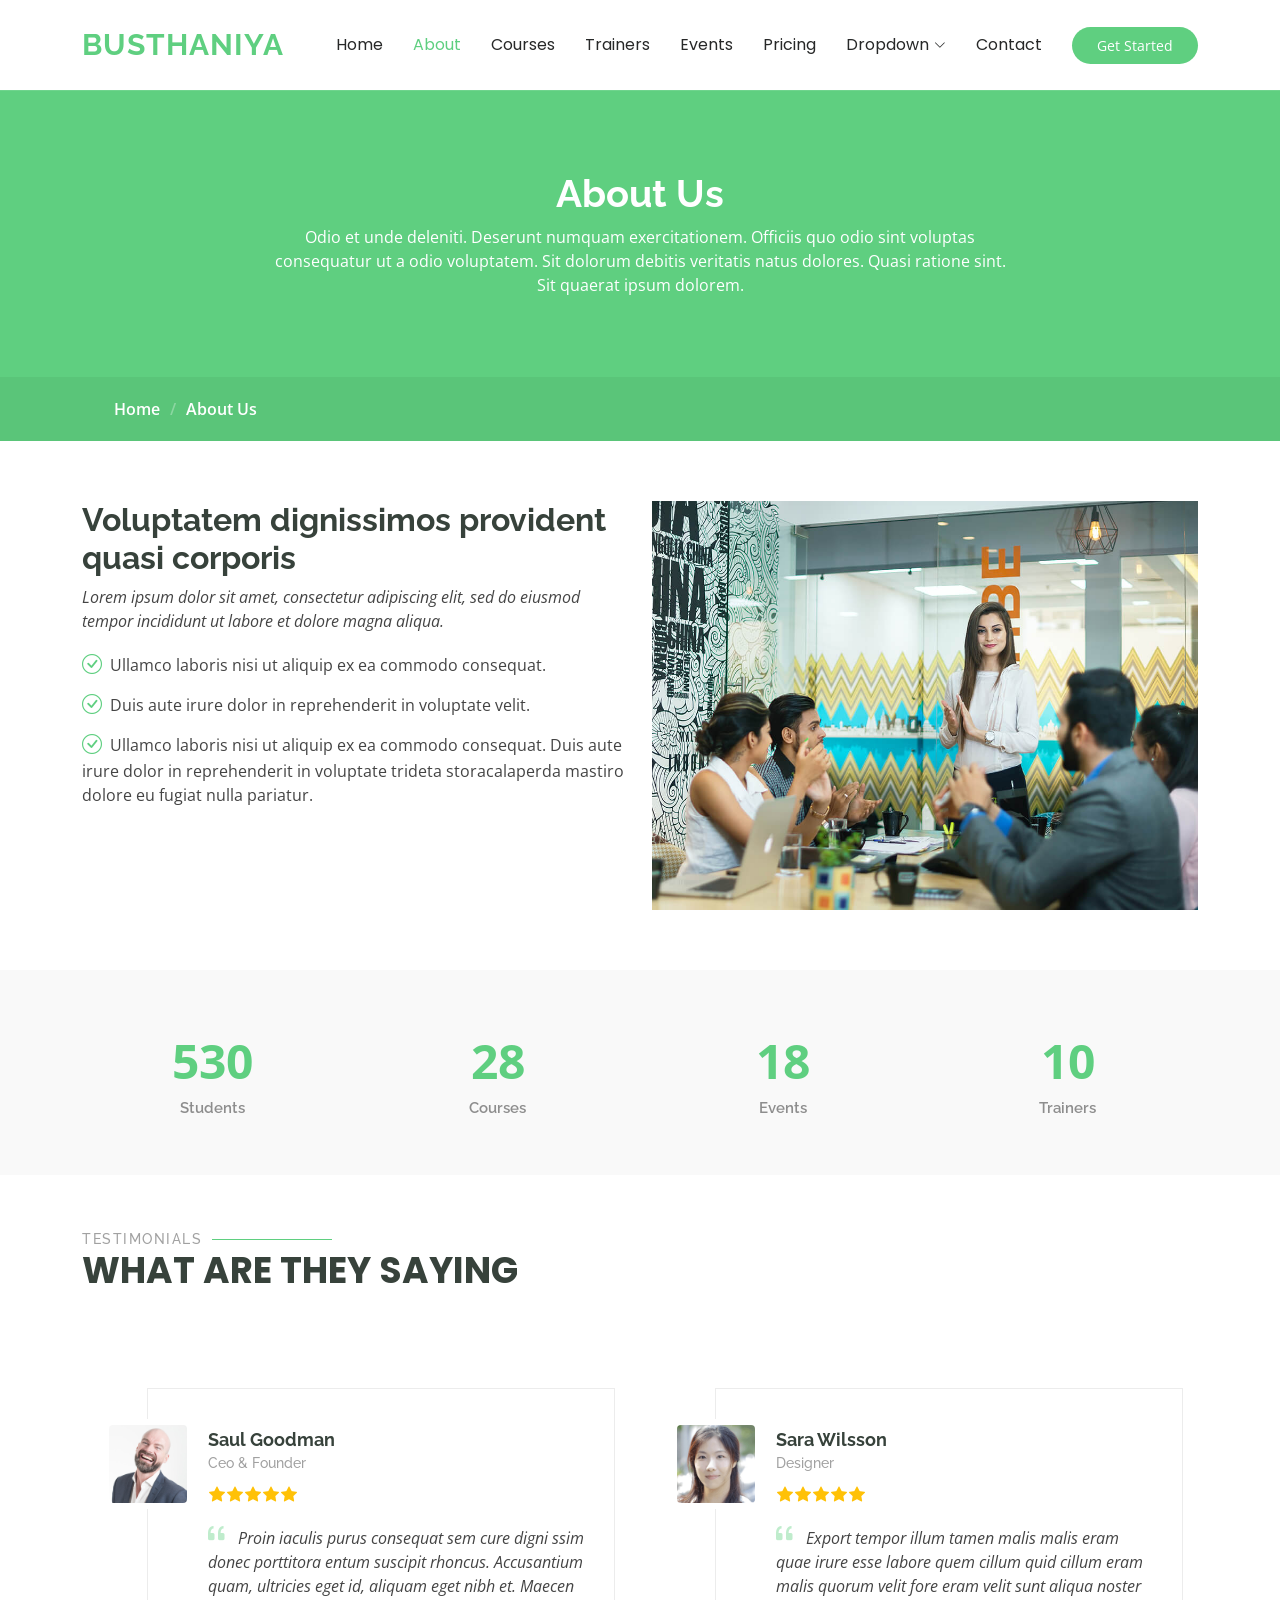
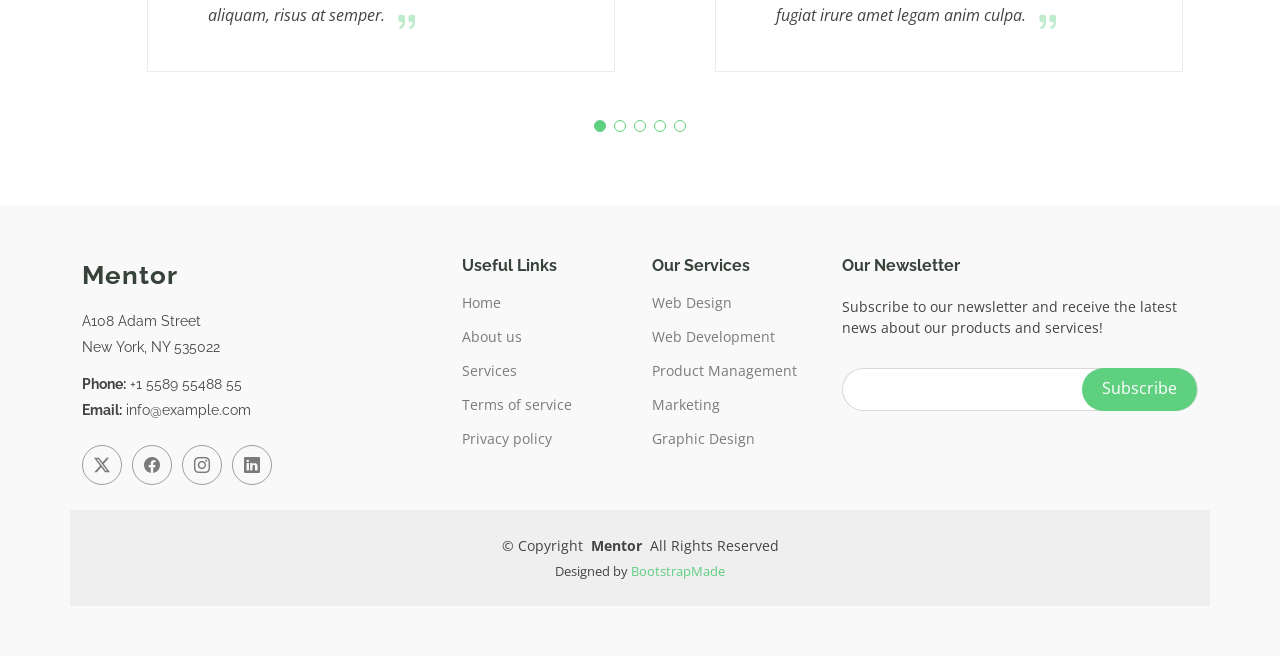
==== about.html @ 68e5d0b2 "Initial commit" ====
<!DOCTYPE html>
<html lang="en">

<head>
  <meta charset="utf-8">
  <meta content="width=device-width, initial-scale=1.0" name="viewport">
  <title>Busthaniya Women's College</title>
  <meta name="description" content="">
  <meta name="keywords" content="">

  <!-- Favicons -->
  <link href="assets/images/Logo_Busthaniya.png" rel="icon">
  <link href="assets/images/Logo_Busthaniya.png" rel="apple-touch-icon">

  <!-- Fonts -->
  <link href="https://fonts.googleapis.com" rel="preconnect">
  <link href="https://fonts.gstatic.com" rel="preconnect" crossorigin>
  <link href="https://fonts.googleapis.com/css2?family=Open+Sans:ital,wght@0,300;0,400;0,500;0,600;0,700;0,800;1,300;1,400;1,500;1,600;1,700;1,800&family=Poppins:ital,wght@0,100;0,200;0,300;0,400;0,500;0,600;0,700;0,800;0,900;1,100;1,200;1,300;1,400;1,500;1,600;1,700;1,800;1,900&family=Raleway:ital,wght@0,100;0,200;0,300;0,400;0,500;0,600;0,700;0,800;0,900;1,100;1,200;1,300;1,400;1,500;1,600;1,700;1,800;1,900&display=swap" rel="stylesheet">

  <!-- Vendor CSS Files -->
  <link href="assets/vendor/bootstrap/css/bootstrap.min.css" rel="stylesheet">
  <link href="assets/vendor/bootstrap-icons/bootstrap-icons.css" rel="stylesheet">
  <link href="assets/vendor/aos/aos.css" rel="stylesheet">
  <link href="assets/vendor/glightbox/css/glightbox.min.css" rel="stylesheet">
  <link href="assets/vendor/swiper/swiper-bundle.min.css" rel="stylesheet">

  <!-- Main CSS File -->
  <link href="assets/css/main.css" rel="stylesheet">

  <!-- =======================================================
  * Template Name: Mentor
  * Template URL: https://bootstrapmade.com/mentor-free-education-bootstrap-theme/
  * Updated: Aug 07 2024 with Bootstrap v5.3.3
  * Author: BootstrapMade.com
  * License: https://bootstrapmade.com/license/
  ======================================================== -->
</head>

<body class="about-page">

  <header id="header" class="header d-flex align-items-center sticky-top">
    <div class="container-fluid container-xl position-relative d-flex align-items-center">

      <a href="index.html" class="logo d-flex align-items-center me-auto">
        <!-- Uncomment the line below if you also wish to use an image logo -->
        <!-- <img src="assets/img/logo.png" alt=""> -->
        <h1 class="sitename">Busthaniya</h1>
      </a>

      <nav id="navmenu" class="navmenu">
        <ul>
          <li><a href="index.html">Home<br></a></li>
          <li><a href="about.html" class="active">About</a></li>
          <li><a href="courses.html">Courses</a></li>
          <li><a href="trainers.html">Trainers</a></li>
          <li><a href="events.html">Events</a></li>
          <li><a href="pricing.html">Pricing</a></li>
          <li class="dropdown"><a href="#"><span>Dropdown</span> <i class="bi bi-chevron-down toggle-dropdown"></i></a>
            <ul>
              <li><a href="#">Dropdown 1</a></li>
              <li class="dropdown"><a href="#"><span>Deep Dropdown</span> <i class="bi bi-chevron-down toggle-dropdown"></i></a>
                <ul>
                  <li><a href="#">Deep Dropdown 1</a></li>
                  <li><a href="#">Deep Dropdown 2</a></li>
                  <li><a href="#">Deep Dropdown 3</a></li>
                  <li><a href="#">Deep Dropdown 4</a></li>
                  <li><a href="#">Deep Dropdown 5</a></li>
                </ul>
              </li>
              <li><a href="#">Dropdown 2</a></li>
              <li><a href="#">Dropdown 3</a></li>
              <li><a href="#">Dropdown 4</a></li>
            </ul>
          </li>
          <li><a href="contact.html">Contact</a></li>
        </ul>
        <i class="mobile-nav-toggle d-xl-none bi bi-list"></i>
      </nav>

      <a class="btn-getstarted" href="courses.html">Get Started</a>

    </div>
  </header>

  <main class="main">

    <!-- Page Title -->
    <div class="page-title" data-aos="fade">
      <div class="heading">
        <div class="container">
          <div class="row d-flex justify-content-center text-center">
            <div class="col-lg-8">
              <h1>About Us<br></h1>
              <p class="mb-0">Odio et unde deleniti. Deserunt numquam exercitationem. Officiis quo odio sint voluptas consequatur ut a odio voluptatem. Sit dolorum debitis veritatis natus dolores. Quasi ratione sint. Sit quaerat ipsum dolorem.</p>
            </div>
          </div>
        </div>
      </div>
      <nav class="breadcrumbs">
        <div class="container">
          <ol>
            <li><a href="index.html">Home</a></li>
            <li class="current">About Us<br></li>
          </ol>
        </div>
      </nav>
    </div><!-- End Page Title -->

    <!-- About Us Section -->
    <section id="about-us" class="section about-us">

      <div class="container">

        <div class="row gy-4">

          <div class="col-lg-6 order-1 order-lg-2" data-aos="fade-up" data-aos-delay="100">
            <img src="assets/img/about-2.jpg" class="img-fluid" alt="">
          </div>

          <div class="col-lg-6 order-2 order-lg-1 content" data-aos="fade-up" data-aos-delay="200">
            <h3>Voluptatem dignissimos provident quasi corporis</h3>
            <p class="fst-italic">
              Lorem ipsum dolor sit amet, consectetur adipiscing elit, sed do eiusmod tempor incididunt ut labore et dolore
              magna aliqua.
            </p>
            <ul>
              <li><i class="bi bi-check-circle"></i> <span>Ullamco laboris nisi ut aliquip ex ea commodo consequat.</span></li>
              <li><i class="bi bi-check-circle"></i> <span>Duis aute irure dolor in reprehenderit in voluptate velit.</span></li>
              <li><i class="bi bi-check-circle"></i> <span>Ullamco laboris nisi ut aliquip ex ea commodo consequat. Duis aute irure dolor in reprehenderit in voluptate trideta storacalaperda mastiro dolore eu fugiat nulla pariatur.</span></li>
            </ul>
          </div>

        </div>

      </div>

    </section><!-- /About Us Section -->

    <!-- Counts Section -->
    <section id="counts" class="section counts light-background">

      <div class="container" data-aos="fade-up" data-aos-delay="100">

        <div class="row gy-4">

          <div class="col-lg-3 col-md-6">
            <div class="stats-item text-center w-100 h-100">
              <span data-purecounter-start="0" data-purecounter-end="1232" data-purecounter-duration="1" class="purecounter"></span>
              <p>Students</p>
            </div>
          </div><!-- End Stats Item -->

          <div class="col-lg-3 col-md-6">
            <div class="stats-item text-center w-100 h-100">
              <span data-purecounter-start="0" data-purecounter-end="64" data-purecounter-duration="1" class="purecounter"></span>
              <p>Courses</p>
            </div>
          </div><!-- End Stats Item -->

          <div class="col-lg-3 col-md-6">
            <div class="stats-item text-center w-100 h-100">
              <span data-purecounter-start="0" data-purecounter-end="42" data-purecounter-duration="1" class="purecounter"></span>
              <p>Events</p>
            </div>
          </div><!-- End Stats Item -->

          <div class="col-lg-3 col-md-6">
            <div class="stats-item text-center w-100 h-100">
              <span data-purecounter-start="0" data-purecounter-end="24" data-purecounter-duration="1" class="purecounter"></span>
              <p>Trainers</p>
            </div>
          </div><!-- End Stats Item -->

        </div>

      </div>

    </section><!-- /Counts Section -->

    <!-- Testimonials Section -->
    <section id="testimonials" class="testimonials section">

      <!-- Section Title -->
      <div class="container section-title" data-aos="fade-up">
        <h2>Testimonials</h2>
        <p>What are they saying</p>
      </div><!-- End Section Title -->

      <div class="container" data-aos="fade-up" data-aos-delay="100">

        <div class="swiper init-swiper">
          <script type="application/json" class="swiper-config">
            {
              "loop": true,
              "speed": 600,
              "autoplay": {
                "delay": 5000
              },
              "slidesPerView": "auto",
              "pagination": {
                "el": ".swiper-pagination",
                "type": "bullets",
                "clickable": true
              },
              "breakpoints": {
                "320": {
                  "slidesPerView": 1,
                  "spaceBetween": 40
                },
                "1200": {
                  "slidesPerView": 2,
                  "spaceBetween": 20
                }
              }
            }
          </script>
          <div class="swiper-wrapper">

            <div class="swiper-slide">
              <div class="testimonial-wrap">
                <div class="testimonial-item">
                  <img src="assets/img/testimonials/testimonials-1.jpg" class="testimonial-img" alt="">
                  <h3>Saul Goodman</h3>
                  <h4>Ceo &amp; Founder</h4>
                  <div class="stars">
                    <i class="bi bi-star-fill"></i><i class="bi bi-star-fill"></i><i class="bi bi-star-fill"></i><i class="bi bi-star-fill"></i><i class="bi bi-star-fill"></i>
                  </div>
                  <p>
                    <i class="bi bi-quote quote-icon-left"></i>
                    <span>Proin iaculis purus consequat sem cure digni ssim donec porttitora entum suscipit rhoncus. Accusantium quam, ultricies eget id, aliquam eget nibh et. Maecen aliquam, risus at semper.</span>
                    <i class="bi bi-quote quote-icon-right"></i>
                  </p>
                </div>
              </div>
            </div><!-- End testimonial item -->

            <div class="swiper-slide">
              <div class="testimonial-wrap">
                <div class="testimonial-item">
                  <img src="assets/img/testimonials/testimonials-2.jpg" class="testimonial-img" alt="">
                  <h3>Sara Wilsson</h3>
                  <h4>Designer</h4>
                  <div class="stars">
                    <i class="bi bi-star-fill"></i><i class="bi bi-star-fill"></i><i class="bi bi-star-fill"></i><i class="bi bi-star-fill"></i><i class="bi bi-star-fill"></i>
                  </div>
                  <p>
                    <i class="bi bi-quote quote-icon-left"></i>
                    <span>Export tempor illum tamen malis malis eram quae irure esse labore quem cillum quid cillum eram malis quorum velit fore eram velit sunt aliqua noster fugiat irure amet legam anim culpa.</span>
                    <i class="bi bi-quote quote-icon-right"></i>
                  </p>
                </div>
              </div>
            </div><!-- End testimonial item -->

            <div class="swiper-slide">
              <div class="testimonial-wrap">
                <div class="testimonial-item">
                  <img src="assets/img/testimonials/testimonials-3.jpg" class="testimonial-img" alt="">
                  <h3>Jena Karlis</h3>
                  <h4>Store Owner</h4>
                  <div class="stars">
                    <i class="bi bi-star-fill"></i><i class="bi bi-star-fill"></i><i class="bi bi-star-fill"></i><i class="bi bi-star-fill"></i><i class="bi bi-star-fill"></i>
                  </div>
                  <p>
                    <i class="bi bi-quote quote-icon-left"></i>
                    <span>Enim nisi quem export duis labore cillum quae magna enim sint quorum nulla quem veniam duis minim tempor labore quem eram duis noster aute amet eram fore quis sint minim.</span>
                    <i class="bi bi-quote quote-icon-right"></i>
                  </p>
                </div>
              </div>
            </div><!-- End testimonial item -->

            <div class="swiper-slide">
              <div class="testimonial-wrap">
                <div class="testimonial-item">
                  <img src="assets/img/testimonials/testimonials-4.jpg" class="testimonial-img" alt="">
                  <h3>Matt Brandon</h3>
                  <h4>Freelancer</h4>
                  <div class="stars">
                    <i class="bi bi-star-fill"></i><i class="bi bi-star-fill"></i><i class="bi bi-star-fill"></i><i class="bi bi-star-fill"></i><i class="bi bi-star-fill"></i>
                  </div>
                  <p>
                    <i class="bi bi-quote quote-icon-left"></i>
                    <span>Fugiat enim eram quae cillum dolore dolor amet nulla culpa multos export minim fugiat minim velit minim dolor enim duis veniam ipsum anim magna sunt elit fore quem dolore labore illum veniam.</span>
                    <i class="bi bi-quote quote-icon-right"></i>
                  </p>
                </div>
              </div>
            </div><!-- End testimonial item -->

            <div class="swiper-slide">
              <div class="testimonial-wrap">
                <div class="testimonial-item">
                  <img src="assets/img/testimonials/testimonials-5.jpg" class="testimonial-img" alt="">
                  <h3>John Larson</h3>
                  <h4>Entrepreneur</h4>
                  <div class="stars">
                    <i class="bi bi-star-fill"></i><i class="bi bi-star-fill"></i><i class="bi bi-star-fill"></i><i class="bi bi-star-fill"></i><i class="bi bi-star-fill"></i>
                  </div>
                  <p>
                    <i class="bi bi-quote quote-icon-left"></i>
                    <span>Quis quorum aliqua sint quem legam fore sunt eram irure aliqua veniam tempor noster veniam enim culpa labore duis sunt culpa nulla illum cillum fugiat legam esse veniam culpa fore nisi cillum quid.</span>
                    <i class="bi bi-quote quote-icon-right"></i>
                  </p>
                </div>
              </div>
            </div><!-- End testimonial item -->

          </div>
          <div class="swiper-pagination"></div>
        </div>

      </div>

    </section><!-- /Testimonials Section -->

  </main>

  <footer id="footer" class="footer position-relative light-background">

    <div class="container footer-top">
      <div class="row gy-4">
        <div class="col-lg-4 col-md-6 footer-about">
          <a href="index.html" class="logo d-flex align-items-center">
            <span class="sitename">Mentor</span>
          </a>
          <div class="footer-contact pt-3">
            <p>A108 Adam Street</p>
            <p>New York, NY 535022</p>
            <p class="mt-3"><strong>Phone:</strong> <span>+1 5589 55488 55</span></p>
            <p><strong>Email:</strong> <span>info@example.com</span></p>
          </div>
          <div class="social-links d-flex mt-4">
            <a href=""><i class="bi bi-twitter-x"></i></a>
            <a href=""><i class="bi bi-facebook"></i></a>
            <a href=""><i class="bi bi-instagram"></i></a>
            <a href=""><i class="bi bi-linkedin"></i></a>
          </div>
        </div>

        <div class="col-lg-2 col-md-3 footer-links">
          <h4>Useful Links</h4>
          <ul>
            <li><a href="#">Home</a></li>
            <li><a href="#">About us</a></li>
            <li><a href="#">Services</a></li>
            <li><a href="#">Terms of service</a></li>
            <li><a href="#">Privacy policy</a></li>
          </ul>
        </div>

        <div class="col-lg-2 col-md-3 footer-links">
          <h4>Our Services</h4>
          <ul>
            <li><a href="#">Web Design</a></li>
            <li><a href="#">Web Development</a></li>
            <li><a href="#">Product Management</a></li>
            <li><a href="#">Marketing</a></li>
            <li><a href="#">Graphic Design</a></li>
          </ul>
        </div>

        <div class="col-lg-4 col-md-12 footer-newsletter">
          <h4>Our Newsletter</h4>
          <p>Subscribe to our newsletter and receive the latest news about our products and services!</p>
          <form action="forms/newsletter.php" method="post" class="php-email-form">
            <div class="newsletter-form"><input type="email" name="email"><input type="submit" value="Subscribe"></div>
            <div class="loading">Loading</div>
            <div class="error-message"></div>
            <div class="sent-message">Your subscription request has been sent. Thank you!</div>
          </form>
        </div>

      </div>
    </div>

    <div class="container copyright text-center mt-4">
      <p>© <span>Copyright</span> <strong class="px-1 sitename">Mentor</strong> <span>All Rights Reserved</span></p>
      <div class="credits">
        <!-- All the links in the footer should remain intact. -->
        <!-- You can delete the links only if you've purchased the pro version. -->
        <!-- Licensing information: https://bootstrapmade.com/license/ -->
        <!-- Purchase the pro version with working PHP/AJAX contact form: [buy-url] -->
        Designed by <a href="https://bootstrapmade.com/">BootstrapMade</a>
      </div>
    </div>

  </footer>

  <!-- Whatsapp Button -->
  <a href=" https://wa.me/+919447754413" id="whatsapp-btn" class="whatsapp-btn d-flex align-items-center justify-content-center"><i class="bi bi-whatsapp"></i></a>

  <!-- Preloader -->
  <div id="preloader"></div>

  <!-- Vendor JS Files -->
  <script src="assets/vendor/bootstrap/js/bootstrap.bundle.min.js"></script>
  <script src="assets/vendor/php-email-form/validate.js"></script>
  <script src="assets/vendor/aos/aos.js"></script>
  <script src="assets/vendor/glightbox/js/glightbox.min.js"></script>
  <script src="assets/vendor/purecounter/purecounter_vanilla.js"></script>
  <script src="assets/vendor/swiper/swiper-bundle.min.js"></script>

  <!-- Main JS File -->
  <script src="assets/js/main.js"></script>

</body>

</html>
---- assets/css/main.css ----
/**
* Template Name: Mentor
* Template URL: https://bootstrapmade.com/mentor-free-education-bootstrap-theme/
* Updated: Aug 07 2024 with Bootstrap v5.3.3
* Author: BootstrapMade.com
* License: https://bootstrapmade.com/license/
*/

/*--------------------------------------------------------------
# Font & Color Variables
# Help: https://bootstrapmade.com/color-system/
--------------------------------------------------------------*/
/* Fonts */
:root {
  --default-font: "Open Sans",  system-ui, -apple-system, "Segoe UI", Roboto, "Helvetica Neue", Arial, "Noto Sans", "Liberation Sans", sans-serif, "Apple Color Emoji", "Segoe UI Emoji", "Segoe UI Symbol", "Noto Color Emoji";
  --heading-font: "Raleway",  sans-serif;
  --nav-font: "Poppins",  sans-serif;
}

/* Global Colors - The following color variables are used throughout the website. Updating them here will change the color scheme of the entire website */
:root { 
  --background-color: #ffffff; /* Background color for the entire website, including individual sections */
  --default-color: #444444; /* Default color used for the majority of the text content across the entire website */
  --heading-color: #37423b; /* Color for headings, subheadings and title throughout the website */
  --accent-color: #5fcf80; /* Accent color that represents your brand on the website. It's used for buttons, links, and other elements that need to stand out */
  --surface-color: #ffffff; /* The surface color is used as a background of boxed elements within sections, such as cards, icon boxes, or other elements that require a visual separation from the global background. */
  --contrast-color: #ffffff; /* Contrast color for text, ensuring readability against backgrounds of accent, heading, or default colors. */
}

/* Nav Menu Colors - The following color variables are used specifically for the navigation menu. They are separate from the global colors to allow for more customization options */
:root {
  --nav-color: #272828;  /* The default color of the main navmenu links */
  --nav-hover-color: #5fcf80; /* Applied to main navmenu links when they are hovered over or active */
  --nav-mobile-background-color: #ffffff; /* Used as the background color for mobile navigation menu */
  --nav-dropdown-background-color: #ffffff; /* Used as the background color for dropdown items that appear when hovering over primary navigation items */
  --nav-dropdown-color: #272828; /* Used for navigation links of the dropdown items in the navigation menu. */
  --nav-dropdown-hover-color: #5fcf80; /* Similar to --nav-hover-color, this color is applied to dropdown navigation links when they are hovered over. */
}

/* Color Presets - These classes override global colors when applied to any section or element, providing reuse of the sam color scheme. */

.light-background {
  --background-color: #f9f9f9;
  --surface-color: #ffffff;
}

.dark-background {
  --background-color: #060606;
  --default-color: #ffffff;
  --heading-color: #ffffff;
  --surface-color: #252525;
  --contrast-color: #ffffff;
}

/* Smooth scroll */
:root {
  scroll-behavior: smooth;
}

/*--------------------------------------------------------------
# General Styling & Shared Classes
--------------------------------------------------------------*/
body {
  color: var(--default-color);
  background-color: var(--background-color);
  font-family: var(--default-font);
}

a {
  color: var(--accent-color);
  text-decoration: none;
  transition: 0.3s;
}

a:hover {
  color: color-mix(in srgb, var(--accent-color), transparent 25%);
  text-decoration: none;
}

h1,
h2,
h3,
h4,
h5,
h6 {
  color: var(--heading-color);
  font-family: var(--heading-font);
}

/* PHP Email Form Messages
------------------------------*/
.php-email-form .error-message {
  display: none;
  background: #df1529;
  color: #ffffff;
  text-align: left;
  padding: 15px;
  margin-bottom: 24px;
  font-weight: 600;
}

.php-email-form .sent-message {
  display: none;
  color: #ffffff;
  background: #059652;
  text-align: center;
  padding: 15px;
  margin-bottom: 24px;
  font-weight: 600;
}

.php-email-form .loading {
  display: none;
  background: var(--surface-color);
  text-align: center;
  padding: 15px;
  margin-bottom: 24px;
}

.php-email-form .loading:before {
  content: "";
  display: inline-block;
  border-radius: 50%;
  width: 24px;
  height: 24px;
  margin: 0 10px -6px 0;
  border: 3px solid var(--accent-color);
  border-top-color: var(--surface-color);
  animation: php-email-form-loading 1s linear infinite;
}

@keyframes php-email-form-loading {
  0% {
    transform: rotate(0deg);
  }

  100% {
    transform: rotate(360deg);
  }
}

/* Pulsating Play Button
------------------------------*/
.pulsating-play-btn {
  width: 94px;
  height: 94px;
  background: radial-gradient(var(--accent-color) 50%, color-mix(in srgb, var(--accent-color), transparent 75%) 52%);
  border-radius: 50%;
  display: block;
  position: relative;
  overflow: hidden;
}

.pulsating-play-btn:before {
  content: "";
  position: absolute;
  width: 120px;
  height: 120px;
  animation-delay: 0s;
  animation: pulsate-play-btn 2s;
  animation-direction: forwards;
  animation-iteration-count: infinite;
  animation-timing-function: steps;
  opacity: 1;
  border-radius: 50%;
  border: 5px solid color-mix(in srgb, var(--accent-color), transparent 30%);
  top: -15%;
  left: -15%;
  background: rgba(198, 16, 0, 0);
}

.pulsating-play-btn:after {
  content: "";
  position: absolute;
  left: 50%;
  top: 50%;
  transform: translateX(-40%) translateY(-50%);
  width: 0;
  height: 0;
  border-top: 10px solid transparent;
  border-bottom: 10px solid transparent;
  border-left: 15px solid #fff;
  z-index: 100;
  transition: all 400ms cubic-bezier(0.55, 0.055, 0.675, 0.19);
}

.pulsating-play-btn:hover:before {
  content: "";
  position: absolute;
  left: 50%;
  top: 50%;
  transform: translateX(-40%) translateY(-50%);
  width: 0;
  height: 0;
  border: none;
  border-top: 10px solid transparent;
  border-bottom: 10px solid transparent;
  border-left: 15px solid #fff;
  z-index: 200;
  animation: none;
  border-radius: 0;
}

.pulsating-play-btn:hover:after {
  border-left: 15px solid var(--accent-color);
  transform: scale(20);
}

@keyframes pulsate-play-btn {
  0% {
    transform: scale(0.6, 0.6);
    opacity: 1;
  }

  100% {
    transform: scale(1, 1);
    opacity: 0;
  }
}

/*--------------------------------------------------------------
# Global Header
--------------------------------------------------------------*/
.header {
  color: var(--default-color);
  background-color: var(--background-color);
  padding: 15px 0;
  transition: all 0.5s;
  z-index: 997;
}

.header .logo {
  line-height: 1;
}

.header .logo img {
  max-height: 36px;
  margin-right: 8px;
}

.header .logo h1 {
  font-weight: 700;
  font-size: 30px;
  margin: 0;
  letter-spacing: 1px;
  text-transform: uppercase;
  color: var(--accent-color);
}

.header .btn-getstarted,
.header .btn-getstarted:focus {
  color: var(--contrast-color);
  background: var(--accent-color);
  font-size: 14px;
  padding: 8px 25px;
  margin: 0 0 0 30px;
  border-radius: 50px;
  transition: 0.3s;
}

.header .btn-getstarted:hover,
.header .btn-getstarted:focus:hover {
  color: var(--contrast-color);
  background: color-mix(in srgb, var(--accent-color), transparent 15%);
}

@media (max-width: 1200px) {
  .header .logo {
    order: 1;
  }

  .header .btn-getstarted {
    order: 2;
    margin: 0 15px 0 0;
    padding: 6px 15px;
  }

  .header .navmenu {
    order: 3;
  }
}

.scrolled .header {
  box-shadow: 0px 0 18px rgba(0, 0, 0, 0.1);
}

/*--------------------------------------------------------------
# Navigation Menu
--------------------------------------------------------------*/
/* Navmenu - Desktop */
@media (min-width: 1200px) {
  .navmenu {
    padding: 0;
  }

  .navmenu ul {
    margin: 0;
    padding: 0;
    display: flex;
    list-style: none;
    align-items: center;
  }

  .navmenu li {
    position: relative;
  }

  .navmenu a,
  .navmenu a:focus {
    color: var(--nav-color);
    padding: 18px 15px;
    font-size: 16px;
    font-family: var(--nav-font);
    font-weight: 400;
    display: flex;
    align-items: center;
    justify-content: space-between;
    white-space: nowrap;
    transition: 0.3s;
  }

  .navmenu a i,
  .navmenu a:focus i {
    font-size: 12px;
    line-height: 0;
    margin-left: 5px;
    transition: 0.3s;
  }

  .navmenu li:last-child a {
    padding-right: 0;
  }

  .navmenu li:hover>a,
  .navmenu .active,
  .navmenu .active:focus {
    color: var(--nav-hover-color);
  }

  .navmenu .dropdown ul {
    margin: 0;
    padding: 10px 0;
    background: var(--nav-dropdown-background-color);
    display: block;
    position: absolute;
    visibility: hidden;
    left: 14px;
    top: 130%;
    opacity: 0;
    transition: 0.3s;
    border-radius: 4px;
    z-index: 99;
    box-shadow: 0px 0px 30px rgba(0, 0, 0, 0.1);
  }

  .navmenu .dropdown ul li {
    min-width: 200px;
  }

  .navmenu .dropdown ul a {
    padding: 10px 20px;
    font-size: 15px;
    text-transform: none;
    color: var(--nav-dropdown-color);
  }

  .navmenu .dropdown ul a i {
    font-size: 12px;
  }

  .navmenu .dropdown ul a:hover,
  .navmenu .dropdown ul .active:hover,
  .navmenu .dropdown ul li:hover>a {
    color: var(--nav-dropdown-hover-color);
  }

  .navmenu .dropdown:hover>ul {
    opacity: 1;
    top: 100%;
    visibility: visible;
  }

  .navmenu .dropdown .dropdown ul {
    top: 0;
    left: -90%;
    visibility: hidden;
  }

  .navmenu .dropdown .dropdown:hover>ul {
    opacity: 1;
    top: 0;
    left: -100%;
    visibility: visible;
  }
}

/* Navmenu - Mobile */
@media (max-width: 1199px) {
  .mobile-nav-toggle {
    color: var(--nav-color);
    font-size: 28px;
    line-height: 0;
    margin-right: 10px;
    cursor: pointer;
    transition: color 0.3s;
  }

  .navmenu {
    padding: 0;
    z-index: 9997;
  }

  .navmenu ul {
    display: none;
    list-style: none;
    position: absolute;
    inset: 60px 20px 20px 20px;
    padding: 10px 0;
    margin: 0;
    border-radius: 6px;
    background-color: var(--nav-mobile-background-color);
    border: 1px solid color-mix(in srgb, var(--default-color), transparent 90%);
    box-shadow: none;
    overflow-y: auto;
    transition: 0.3s;
    z-index: 9998;
  }

  .navmenu a,
  .navmenu a:focus {
    color: var(--nav-dropdown-color);
    padding: 10px 20px;
    font-family: var(--nav-font);
    font-size: 17px;
    font-weight: 500;
    display: flex;
    align-items: center;
    justify-content: space-between;
    white-space: nowrap;
    transition: 0.3s;
  }

  .navmenu a i,
  .navmenu a:focus i {
    font-size: 12px;
    line-height: 0;
    margin-left: 5px;
    width: 30px;
    height: 30px;
    display: flex;
    align-items: center;
    justify-content: center;
    border-radius: 50%;
    transition: 0.3s;
    background-color: color-mix(in srgb, var(--accent-color), transparent 90%);
  }

  .navmenu a i:hover,
  .navmenu a:focus i:hover {
    background-color: var(--accent-color);
    color: var(--contrast-color);
  }

  .navmenu a:hover,
  .navmenu .active,
  .navmenu .active:focus {
    color: var(--nav-dropdown-hover-color);
  }

  .navmenu .active i,
  .navmenu .active:focus i {
    background-color: var(--accent-color);
    color: var(--contrast-color);
    transform: rotate(180deg);
  }

  .navmenu .dropdown ul {
    position: static;
    display: none;
    z-index: 99;
    padding: 10px 0;
    margin: 10px 20px;
    background-color: var(--nav-dropdown-background-color);
    transition: all 0.5s ease-in-out;
  }

  .navmenu .dropdown ul ul {
    background-color: rgba(33, 37, 41, 0.1);
  }

  .navmenu .dropdown>.dropdown-active {
    display: block;
    background-color: rgba(33, 37, 41, 0.03);
  }

  .mobile-nav-active {
    overflow: hidden;
  }

  .mobile-nav-active .mobile-nav-toggle {
    color: #fff;
    position: absolute;
    font-size: 32px;
    top: 15px;
    right: 15px;
    margin-right: 0;
    z-index: 9999;
  }

  .mobile-nav-active .navmenu {
    position: fixed;
    overflow: hidden;
    inset: 0;
    background: rgba(33, 37, 41, 0.8);
    transition: 0.3s;
  }

  .mobile-nav-active .navmenu>ul {
    display: block;
  }
}

/*--------------------------------------------------------------
# Global Footer
--------------------------------------------------------------*/
.footer {
  color: var(--default-color);
  background-color: var(--background-color);
  font-size: 14px;
  padding-bottom: 50px;
  position: relative;
}

.footer .footer-top {
  padding-top: 50px;
}

.footer .footer-about .logo {
  margin-bottom: 0;
}

.footer .footer-about .logo img {
  max-height: 40px;
  margin-right: 6px;
}

.footer .footer-about .logo span {
  font-size: 26px;
  font-weight: 700;
  letter-spacing: 1px;
  font-family: var(--heading-font);
  color: var(--heading-color);
}

.footer .footer-about p {
  font-size: 14px;
  font-family: var(--heading-font);
}

.footer .social-links a {
  display: flex;
  align-items: center;
  justify-content: center;
  width: 40px;
  height: 40px;
  border-radius: 50%;
  border: 1px solid color-mix(in srgb, var(--default-color), transparent 50%);
  font-size: 16px;
  color: color-mix(in srgb, var(--default-color), transparent 30%);
  margin-right: 10px;
  transition: 0.3s;
}

.footer .social-links a:hover {
  color: var(--accent-color);
  border-color: var(--accent-color);
}

.footer h4 {
  font-size: 16px;
  font-weight: bold;
  position: relative;
  padding-bottom: 12px;
}

.footer .footer-links {
  margin-bottom: 30px;
}

.footer .footer-links ul {
  list-style: none;
  padding: 0;
  margin: 0;
}

.footer .footer-links ul i {
  padding-right: 2px;
  font-size: 12px;
  line-height: 0;
}

.footer .footer-links ul li {
  padding: 10px 0;
  display: flex;
  align-items: center;
}

.footer .footer-links ul li:first-child {
  padding-top: 0;
}

.footer .footer-links ul a {
  color: color-mix(in srgb, var(--default-color), transparent 30%);
  display: inline-block;
  line-height: 1;
}

.footer .footer-links ul a:hover {
  color: var(--accent-color);
}

.footer .footer-contact p {
  margin-bottom: 5px;
}

.footer .footer-newsletter .newsletter-form {
  margin-top: 30px;
  margin-bottom: 15px;
  padding: 6px 8px;
  position: relative;
  border-radius: 50px;
  border: 1px solid color-mix(in srgb, var(--default-color), transparent 80%);
  display: flex;
  background-color: var(--surface-color);
  transition: 0.3s;
}

.footer .footer-newsletter .newsletter-form:focus-within {
  border-color: var(--accent-color);
}

.footer .footer-newsletter .newsletter-form input[type=email] {
  border: 0;
  padding: 4px 8px;
  width: 100%;
  background-color: var(--surface-color);
  color: var(--default-color);
}

.footer .footer-newsletter .newsletter-form input[type=email]:focus-visible {
  outline: none;
}

.footer .footer-newsletter .newsletter-form input[type=submit] {
  border: 0;
  font-size: 16px;
  padding: 0 20px 2px 20px;
  margin: -7px -8px -7px 0;
  background: var(--accent-color);
  color: var(--contrast-color);
  transition: 0.3s;
  border-radius: 50px;
}

.footer .footer-newsletter .newsletter-form input[type=submit]:hover {
  background: color-mix(in srgb, var(--accent-color), transparent 20%);
}

.footer .copyright {
  padding-top: 25px;
  padding-bottom: 25px;
  background-color: color-mix(in srgb, var(--default-color), transparent 95%);
}

.footer .copyright p {
  margin-bottom: 0;
}

.footer .credits {
  margin-top: 6px;
  font-size: 13px;
}

/*--------------------------------------------------------------
# Preloader
--------------------------------------------------------------*/
#preloader {
  position: fixed;
  inset: 0;
  z-index: 999999;
  overflow: hidden;
  background: var(--background-color);
  transition: all 0.6s ease-out;
}

#preloader:before {
  content: "";
  position: fixed;
  top: calc(50% - 30px);
  left: calc(50% - 30px);
  border: 6px solid #ffffff;
  border-color: var(--accent-color) transparent var(--accent-color) transparent;
  border-radius: 50%;
  width: 60px;
  height: 60px;
  animation: animate-preloader 1.5s linear infinite;
}

@keyframes animate-preloader {
  0% {
    transform: rotate(0deg);
  }

  100% {
    transform: rotate(360deg);
  }
}

/*--------------------------------------------------------------
# whatsapp Button
--------------------------------------------------------------*/
.whatsapp-btn {
  position: fixed;
  visibility: visible;
  opacity: 0;
  right: 15px;
  bottom: -15px;
  z-index: 99999;
  background-color: var(--accent-color);
  width: 60px;
  height: 60px;
  border-radius: 50px;
  transition: all 0.4s;
}

.whatsapp-btn i {
  font-size: 40px;
  color: var(--contrast-color);
  line-height: 0;
}

.whatsapp-btn:hover {
  background-color: color-mix(in srgb, var(--accent-color), transparent 20%);
  color: var(--contrast-color);
}

.whatsapp-btn.active {
  visibility: visible;
  opacity: 1;
  bottom: 15px;
}

/*--------------------------------------------------------------
# Disable aos animation delay on mobile devices
--------------------------------------------------------------*/
@media screen and (max-width: 768px) {
  [data-aos-delay] {
    transition-delay: 0 !important;
  }
}

/*--------------------------------------------------------------
# Global Page Titles & Breadcrumbs
--------------------------------------------------------------*/
.page-title {
  --default-color: var(--contrast-color);
  --background-color: var(--accent-color);
  --heading-color: var(--contrast-color);
  color: var(--default-color);
  background-color: var(--background-color);
  position: relative;
}

.page-title .heading {
  padding: 80px 0;
  border-top: 1px solid color-mix(in srgb, var(--default-color), transparent 90%);
}

.page-title .heading h1 {
  font-size: 38px;
  font-weight: 700;
}

.page-title nav {
  background-color: color-mix(in srgb, var(--accent-color) 90%, black 5%);
  padding: 20px 0;
}

.page-title nav a {
  color: var(--default-color);
}

.page-title nav ol {
  display: flex;
  flex-wrap: wrap;
  list-style: none;
  margin: 0;
  font-size: 16px;
  font-weight: 600;
}

.page-title nav ol li+li {
  padding-left: 10px;
}

.page-title nav ol li+li::before {
  content: "/";
  display: inline-block;
  padding-right: 10px;
  color: color-mix(in srgb, var(--default-color), transparent 70%);
}

/*--------------------------------------------------------------
# Global Sections
--------------------------------------------------------------*/
section,
.section {
  color: var(--default-color);
  background-color: var(--background-color);
  padding: 60px 0;
  scroll-margin-top: 900px;
  overflow: clip;
}

@media (max-width: 1199px) {

  section,
  .section {
    scroll-margin-top: 66px;
  }
}

/*--------------------------------------------------------------
# Global Section Titles
--------------------------------------------------------------*/
.section-title {
  padding-bottom: 60px;
  position: relative;
}

.section-title h2 {
  font-size: 14px;
  font-weight: 500;
  padding: 0;
  line-height: 1px;
  margin: 0;
  letter-spacing: 1.5px;
  text-transform: uppercase;
  color: color-mix(in srgb, var(--default-color), transparent 50%);
  position: relative;
}

.section-title h2::after {
  content: "";
  width: 120px;
  height: 1px;
  display: inline-block;
  background: var(--accent-color);
  margin: 4px 10px;
}

.section-title p {
  color: var(--heading-color);
  margin: 0;
  font-size: 36px;
  font-weight: 700;
  font-family: var(--nav-font);
  text-transform: uppercase;
}

/*--------------------------------------------------------------
# Hero Section
--------------------------------------------------------------*/
.hero {
  width: 100%;
  min-height: 80vh;
  position: relative;
  padding: 80px 0;
  display: flex;
  align-items: center;
  justify-content: center;
  color: var(--default-color);
}

.hero img {
  position: absolute;
  inset: 0;
  display: block;
  width: 100%;
  height: 100%;
  object-fit: cover;
  z-index: 1;
}

.hero:before {
  content: "";
  background: color-mix(in srgb, var(--background-color), transparent 60%);
  position: absolute;
  inset: 0;
  z-index: 2;
}

.hero .container {
  position: relative;
  z-index: 3;
}

.hero h2 {
  margin: 0;
  font-size: 48px;
  font-weight: 700;
}

.hero p {
  color: color-mix(in srgb, var(--default-color), transparent 20%);
  margin: 10px 0 0 0;
  font-size: 24px;
}

.hero .btn-get-started {
  font-weight: 500;
  font-size: 15px;
  letter-spacing: 1px;
  display: inline-block;
  padding: 8px 35px 10px 35px;
  border-radius: 50px;
  transition: 0.4s;
  margin-top: 30px;
  border: 2px solid var(--default-color);
  color: var(--default-color);
}

.hero .btn-get-started:hover {
  background: var(--accent-color);
  border: 2px solid var(--accent-color);
}

@media (max-width: 768px) {
  .hero h2 {
    font-size: 32px;
  }

  .hero p {
    font-size: 18px;
  }
}

/*--------------------------------------------------------------
# About Section
--------------------------------------------------------------*/
.about .content h3 {
  font-size: 2rem;
  font-weight: 700;
}

.about .content ul {
  list-style: none;
  padding: 0;
}

.about .content ul li {
  padding-bottom: 10px;
}

.about .content ul i {
  font-size: 1.25rem;
  margin-right: 4px;
  color: var(--accent-color);
}

.about .content p:last-child {
  margin-bottom: 0;
}

.about .content .read-more {
  background: var(--accent-color);
  color: var(--contrast-color);
  font-family: var(--heading-font);
  font-weight: 500;
  font-size: 15px;
  letter-spacing: 1px;
  padding: 10px 24px 12px 24px;
  border-radius: 50px;
  transition: 0.3s;
  display: inline-flex;
  align-items: center;
  justify-content: center;
}

.about .content .read-more i {
  font-size: 18px;
  margin-left: 5px;
  line-height: 0;
  transition: 0.3s;
}

.about .content .read-more:hover {
  background: color-mix(in srgb, var(--accent-color), transparent 20%);
  padding-right: 19px;
}

.about .content .read-more:hover i {
  margin-left: 10px;
}

/*--------------------------------------------------------------
# Counts Section
--------------------------------------------------------------*/
.counts {
  padding: 25px 0;
}

.counts .stats-item {
  padding: 30px;
  width: 100%;
}

.counts .stats-item span {
  font-size: 48px;
  display: block;
  color: var(--accent-color);
  font-weight: 700;
}

.counts .stats-item p {
  color: color-mix(in srgb, var(--default-color), transparent 40%);
  padding: 0;
  margin: 0;
  font-family: var(--heading-font);
  font-size: 15px;
  font-weight: 600;
}

/*--------------------------------------------------------------
# Why Us Section
--------------------------------------------------------------*/
.why-us .why-box {
  color: var(--contrast-color);
  background: var(--accent-color);
  padding: 30px;
}

.why-us .why-box h3 {
  color: var(--contrast-color);
  font-weight: 700;
  font-size: 34px;
  margin-bottom: 30px;
}

.why-us .why-box p {
  margin-bottom: 30px;
}

.why-us .why-box .more-btn {
  display: inline-block;
  background: color-mix(in srgb, var(--contrast-color), transparent 85%);
  padding: 8px 40px 10px 40px;
  color: var(--contrast-color);
  transition: all ease-in-out 0.4s;
  border-radius: 50px;
}

.why-us .why-box .more-btn i {
  font-size: 14px;
}

.why-us .why-box .more-btn:hover {
  color: var(--accent-color);
  background: var(--surface-color);
}

.why-us .icon-box {
  background-color: var(--surface-color);
  text-align: center;
  padding: 40px 30px;
  width: 100%;
  height: 100%;
  border: 1px solid color-mix(in srgb, var(--default-color), transparent 90%);
}

.why-us .icon-box i {
  color: var(--accent-color);
  font-size: 32px;
  margin-bottom: 30px;
  background: color-mix(in srgb, var(--accent-color), transparent 95%);
  border-radius: 50px;
  display: flex;
  align-items: center;
  justify-content: center;
  width: 72px;
  height: 72px;
  transition: 0.3s;
}

.why-us .icon-box h4 {
  font-size: 20px;
  font-weight: 700;
  margin: 0 0 30px 0;
}

.why-us .icon-box p {
  font-size: 15px;
  color: color-mix(in srgb, var(--default-color), transparent 30%);
}

.why-us .icon-box:hover i {
  color: var(--contrast-color);
  background: var(--accent-color);
}

/*--------------------------------------------------------------
# Features Section
--------------------------------------------------------------*/
.features {
  padding: 10px 0;
}

.features .features-item {
  background-color: var(--surface-color);
  display: flex;
  align-items: center;
  padding: 20px;
  transition: 0.3s;
  border: 1px solid color-mix(in srgb, var(--default-color), transparent 90%);
  position: relative;
}

.features .features-item i {
  font-size: 32px;
  padding-right: 10px;
  line-height: 0;
}

.features .features-item h3 {
  font-weight: 700;
  margin: 0;
  padding: 0;
  line-height: 1;
  font-size: 16px;
}

.features .features-item h3 a {
  color: var(--heading-color);
  transition: 0.3s;
}

.features .features-item:hover {
  border-color: var(--accent-color);
}

.features .features-item:hover h3 a {
  color: var(--accent-color);
}

/*--------------------------------------------------------------
# Courses Section
--------------------------------------------------------------*/
.courses .course-item {
  background-color: var(--surface-color);
  border: 1px solid color-mix(in srgb, var(--default-color), transparent 90%);
  border-radius: 5px;
}

.courses .course-content {
  padding: 15px;
}

.courses .course-content h3 {
  font-weight: 700;
  font-size: 20px;
}

.courses .course-content h3 a {
  color: var(--heading-color);
  transition: 0.3s;
}

.courses .course-content h3 a:hover {
  color: var(--accent-color);
}

.courses .course-content .category {
  background: var(--accent-color);
  color: var(--contrast-color);
  font-size: 14px;
  padding: 6px 14px;
  margin: 0;
  border-radius: 5px;
}

.courses .course-content .price {
  margin: 0;
  font-weight: 700;
  font-size: 18px;
  color: color-mix(in srgb, var(--default-color), transparent 20%);
}

.courses .course-content .description {
  font-size: 14px;
  color: color-mix(in srgb, var(--default-color), transparent 20%);
}

.courses .trainer {
  padding-top: 15px;
  border-top: 1px solid color-mix(in srgb, var(--default-color), transparent 90%);
}

.courses .trainer .trainer-profile img {
  max-width: 50px;
  border-radius: 50px;
}

.courses .trainer .trainer-profile .trainer-link {
  padding-left: 10px;
  font-weight: 600;
  font-size: 16px;
  color: color-mix(in srgb, var(--default-color), transparent 20%);
  transition: 0.3s;
}

.courses .trainer .trainer-profile .trainer-link:hover {
  color: var(--accent-color);
}

.courses .trainer .trainer-rank {
  font-size: 18px;
  color: color-mix(in srgb, var(--default-color), transparent 60%);
}

.courses .trainer .trainer-rank .user-icon {
  font-size: 22px;
}

/*--------------------------------------------------------------
# Trainers Index Section
--------------------------------------------------------------*/
.trainers-index .member {
  background-color: var(--surface-color);
  border: 1px solid color-mix(in srgb, var(--default-color), transparent 90%);
  text-align: center;
  margin-bottom: 20px;
}

.trainers-index .member img {
  margin: -1px -1px 30px -1px;
}

.trainers-index .member .member-content {
  padding: 0 20px 30px 20px;
}

.trainers-index .member h4 {
  font-weight: 700;
  margin-bottom: 2px;
  font-size: 18px;
}

.trainers-index .member span {
  font-style: italic;
  display: block;
  font-size: 13px;
  color: color-mix(in srgb, var(--default-color), transparent 20%);
}

.trainers-index .member p {
  padding-top: 10px;
  font-size: 14px;
  font-style: italic;
  color: color-mix(in srgb, var(--default-color), transparent 40%);
}

.trainers-index .member .social {
  margin-top: 15px;
}

.trainers-index .member .social a {
  color: color-mix(in srgb, var(--default-color), transparent 60%);
  transition: 0.3s;
}

.trainers-index .member .social a:hover {
  color: var(--accent-color);
}

.trainers-index .member .social i {
  font-size: 18px;
  margin: 0 2px;
}

/*--------------------------------------------------------------
# About Us Section
--------------------------------------------------------------*/
.about-us .content h3 {
  font-size: 2rem;
  font-weight: 700;
}

.about-us .content ul {
  list-style: none;
  padding: 0;
}

.about-us .content ul li {
  padding-bottom: 10px;
}

.about-us .content ul i {
  font-size: 1.25rem;
  margin-right: 4px;
  color: var(--accent-color);
}

.about-us .content p:last-child {
  margin-bottom: 0;
}

/*--------------------------------------------------------------
# Testimonials Section
--------------------------------------------------------------*/
.testimonials .testimonial-wrap {
  padding-left: 50px;
}

.testimonials .testimonials-carousel,
.testimonials .testimonials-slider {
  overflow: hidden;
}

.testimonials .testimonial-item {
  background-color: var(--surface-color);
  border: 1px solid color-mix(in srgb, var(--default-color), transparent 90%);
  box-sizing: content-box;
  padding: 30px 30px 30px 60px;
  margin: 30px 15px;
  min-height: 200px;
  position: relative;
}

.testimonials .testimonial-item .testimonial-img {
  width: 90px;
  border-radius: 10px;
  border: 6px solid var(--background-color);
  position: absolute;
  left: -45px;
}

.testimonials .testimonial-item h3 {
  font-size: 18px;
  font-weight: bold;
  margin: 10px 0 5px 0;
}

.testimonials .testimonial-item h4 {
  color: color-mix(in srgb, var(--default-color), transparent 50%);
  font-size: 14px;
  margin: 0;
}

.testimonials .testimonial-item .stars {
  margin: 10px 0;
}

.testimonials .testimonial-item .stars i {
  color: #ffc107;
  margin: 0 1px;
}

.testimonials .testimonial-item .quote-icon-left,
.testimonials .testimonial-item .quote-icon-right {
  color: color-mix(in srgb, var(--accent-color), transparent 60%);
  font-size: 26px;
  line-height: 0;
}

.testimonials .testimonial-item .quote-icon-left {
  display: inline-block;
  left: -5px;
  position: relative;
}

.testimonials .testimonial-item .quote-icon-right {
  display: inline-block;
  right: -5px;
  position: relative;
  top: 10px;
  transform: scale(-1, -1);
}

.testimonials .testimonial-item p {
  font-style: italic;
  margin: 15px auto 15px auto;
}

.testimonials .swiper-wrapper {
  height: auto;
}

.testimonials .swiper-pagination {
  margin-top: 20px;
  position: relative;
}

.testimonials .swiper-pagination .swiper-pagination-bullet {
  width: 12px;
  height: 12px;
  background-color: var(--background-color);
  opacity: 1;
  border: 1px solid var(--accent-color);
}

.testimonials .swiper-pagination .swiper-pagination-bullet-active {
  background-color: var(--accent-color);
}

@media (max-width: 767px) {
  .testimonials .testimonial-wrap {
    padding-left: 0;
  }

  .testimonials .testimonials-carousel,
  .testimonials .testimonials-slider {
    overflow: hidden;
  }

  .testimonials .testimonial-item {
    padding: 30px;
    margin: 15px;
  }

  .testimonials .testimonial-item .testimonial-img {
    position: static;
    left: auto;
  }
}

/*--------------------------------------------------------------
# Courses Course Details Section
--------------------------------------------------------------*/
.courses-course-details {
  padding-bottom: 20px;
}

.courses-course-details h3 {
  font-size: 24px;
  margin: 30px 0 15px 0;
  font-weight: 700;
  position: relative;
  padding-bottom: 10px;
}

.courses-course-details h3:before {
  content: "";
  position: absolute;
  display: block;
  width: 100%;
  height: 1px;
  background: color-mix(in srgb, var(--default-color), transparent 90%);
  bottom: 0;
  left: 0;
}

.courses-course-details h3:after {
  content: "";
  position: absolute;
  display: block;
  width: 60px;
  height: 1px;
  background: var(--accent-color);
  bottom: 0;
  left: 0;
}

.courses-course-details .course-info {
  background: color-mix(in srgb, var(--default-color), transparent 95%);
  padding: 10px 15px;
  margin-bottom: 15px;
}

.courses-course-details .course-info h5 {
  font-weight: 400;
  font-size: 16px;
  margin: 0;
  font-family: var(--nav-font);
}

.courses-course-details .course-info p {
  margin: 0;
  font-weight: 600;
}

.courses-course-details .course-info a {
  color: var(--accent-color);
}

/*--------------------------------------------------------------
# Tabs Section
--------------------------------------------------------------*/
.tabs {
  padding-top: 30;
}

.tabs .nav-tabs {
  border: 0;
}

.tabs .nav-link {
  background-color: var(--background-color);
  border: 0;
  padding: 12px 15px;
  transition: 0.3s;
  color: var(--default-color);
  border-radius: 0;
  border-right: 2px solid color-mix(in srgb, var(--default-color), transparent 90%);
  font-weight: 600;
  font-size: 15px;
}

.tabs .nav-link:hover {
  color: var(--accent-color);
}

.tabs .nav-link.active {
  background-color: var(--surface-color);
  color: var(--accent-color);
  border-color: var(--accent-color);
}

.tabs .tab-pane.active {
  animation: fadeIn 0.5s ease-out;
}

.tabs .details h3 {
  font-size: 26px;
  font-weight: 600;
  margin-bottom: 20px;
}

.tabs .details p {
  color: color-mix(in srgb, var(--default-color), transparent 20%);
}

.tabs .details p:last-child {
  margin-bottom: 0;
}

@media (max-width: 992px) {
  .tabs .nav-link {
    border: 0;
    padding: 15px;
  }

  .tabs .nav-link.active {
    color: var(--accent-color);
    background: var(--accent-color);
  }
}

/*--------------------------------------------------------------
# Trainers Section
--------------------------------------------------------------*/
.trainers .member {
  position: relative;
}

.trainers .member .member-img {
  margin: 0 80px;
  border-radius: 50%;
  overflow: hidden;
  position: relative;
}

@media (max-width: 1024px) {
  .trainers .member .member-img {
    margin: 0 60px;
  }
}

.trainers .member .member-img img {
  position: relative;
  z-index: 1;
}

.trainers .member .member-img .social {
  position: absolute;
  inset: 0;
  background-color: rgba(0, 0, 0, 0.6);
  display: flex;
  justify-content: center;
  align-items: center;
  z-index: 2;
  padding-bottom: 20px;
  transition: 0.3s;
  visibility: hidden;
  opacity: 0;
}

.trainers .member .member-img .social a {
  transition: 0.3s;
  color: var(--contrast-color);
  font-size: 20px;
  margin: 0 8px;
}

.trainers .member .member-img .social a:hover {
  color: var(--accent-color);
}

.trainers .member .member-info {
  margin-top: 30px;
}

.trainers .member .member-info h4 {
  font-weight: 700;
  margin-bottom: 6px;
  font-size: 18px;
}

.trainers .member .member-info span {
  font-style: italic;
  display: block;
  font-size: 15px;
  color: color-mix(in srgb, var(--default-color), transparent 40%);
  margin-bottom: 10px;
}

.trainers .member .member-info p {
  margin-bottom: 0;
  font-size: 14px;
}

.trainers .member:hover .member-img .social {
  padding-bottom: 0;
  visibility: visible;
  opacity: 1;
}

/*--------------------------------------------------------------
# Events Section
--------------------------------------------------------------*/
.events .card {
  background-color: var(--background-color);
  border: 0;
  padding: 0 30px;
  margin-bottom: 60px;
  position: relative;
}

.events .card-img {
  width: calc(100% + 60px);
  margin-left: -30px;
  overflow: hidden;
  z-index: 9;
  border-radius: 0;
}

.events .card-img img {
  max-width: 100%;
  transition: all 0.3s ease-in-out;
}

.events .card-body {
  z-index: 10;
  background: var(--surface-color);
  border-top: 4px solid var(--surface-color);
  padding: 30px;
  box-shadow: 0px 2px 15px rgba(0, 0, 0, 0.1);
  margin-top: -60px;
  transition: 0.3s;
}

.events .card-title {
  font-weight: 700;
  text-align: center;
  margin-bottom: 20px;
}

.events .card-title a {
  color: var(--default-color);
  transition: 0.3s;
}

.events .card-text {
  color: color-mix(in srgb, var(--default-color), transparent 30%);
}

.events .card:hover img {
  transform: scale(1.1);
}

.events .card:hover .card-body {
  border-color: var(--accent-color);
}

.events .card:hover .card-body .card-title a {
  color: var(--accent-color);
}

/*--------------------------------------------------------------
# Pricing Section
--------------------------------------------------------------*/
.pricing .pricing-item {
  background-color: var(--surface-color);
  box-shadow: 0px 0px 4px rgba(0, 0, 0, 0.1);
  padding: 20px;
  text-align: center;
  border-radius: 5px;
  position: relative;
  overflow: hidden;
}

.pricing .pricing-item h3 {
  margin: -20px -20px 20px -20px;
  padding: 20px 15px;
  font-size: 16px;
  font-weight: 600;
  color: color-mix(in srgb, var(--default-color), transparent 20%);
  background: color-mix(in srgb, var(--default-color), transparent 95%);
}

.pricing .pricing-item h4 {
  font-size: 36px;
  font-weight: 600;
  font-family: var(--heading-font);
}

.pricing .pricing-item h4 sup {
  font-size: 20px;
  top: -15px;
  left: -3px;
}

.pricing .pricing-item h4 span {
  color: color-mix(in srgb, var(--default-color), transparent 40%);
  font-size: 16px;
  font-weight: 300;
}

.pricing .pricing-item ul {
  padding: 15px 0;
  list-style: none;
  text-align: center;
  line-height: 20px;
  font-size: 14px;
}

.pricing .pricing-item ul li {
  padding-bottom: 16px;
}

.pricing .pricing-item ul i {
  color: var(--accent-color);
  font-size: 18px;
  padding-right: 4px;
}

.pricing .pricing-item ul .na {
  color: color-mix(in srgb, var(--default-color), transparent 40%);
  text-decoration: line-through;
}

.pricing .btn-wrap {
  background: color-mix(in srgb, var(--default-color), transparent 95%);
  margin: 0 -20px -20px -20px;
  padding: 20px 15px;
  text-align: center;
}

.pricing .btn-buy {
  background: var(--accent-color);
  color: var(--contrast-color);
  display: inline-block;
  padding: 8px 35px 10px 35px;
  border-radius: 4px;
  transition: none;
  font-size: 14px;
  font-weight: 400;
  font-family: var(--heading-font);
  font-weight: 600;
  transition: 0.3s;
}

.pricing .btn-buy:hover {
  background: color-mix(in srgb, var(--accent-color), transparent 20%);
}

.pricing .featured h3 {
  background: var(--accent-color);
  color: var(--contrast-color);
}

.pricing .advanced {
  background: var(--accent-color);
  color: var(--contrast-color);
  width: 200px;
  position: absolute;
  top: 18px;
  right: -68px;
  transform: rotate(45deg);
  z-index: 1;
  font-size: 14px;
  padding: 1px 0 3px 0;
}

/*--------------------------------------------------------------
# Contact Section
--------------------------------------------------------------*/
.contact {
  padding-top: 8px;
  padding-bottom: 40px;
}

.contact .info-item+.info-item {
  margin-top: 40px;
}

.contact .info-item i {
  color: var(--contrast-color);
  background: var(--accent-color);
  font-size: 20px;
  width: 48px;
  height: 48px;
  display: flex;
  justify-content: center;
  align-items: center;
  border-radius: 50px;
  transition: all 0.3s ease-in-out;
  margin-right: 15px;
}

.contact .info-item h3 {
  padding: 0;
  font-size: 18px;
  font-weight: 700;
  margin-bottom: 5px;
}

.contact .info-item p {
  padding: 0;
  margin-bottom: 0;
  font-size: 14px;
}

.contact .php-email-form {
  height: 100%;
}

.contact .php-email-form input[type=text],
.contact .php-email-form input[type=email],
.contact .php-email-form textarea {
  font-size: 14px;
  padding: 10px 15px;
  box-shadow: none;
  border-radius: 0;
  color: var(--default-color);
  background-color: color-mix(in srgb, var(--background-color), transparent 50%);
  border-color: color-mix(in srgb, var(--default-color), transparent 80%);
}

.contact .php-email-form input[type=text]:focus,
.contact .php-email-form input[type=email]:focus,
.contact .php-email-form textarea:focus {
  border-color: var(--accent-color);
}

.contact .php-email-form input[type=text]::placeholder,
.contact .php-email-form input[type=email]::placeholder,
.contact .php-email-form textarea::placeholder {
  color: color-mix(in srgb, var(--default-color), transparent 70%);
}

.contact .php-email-form button[type=submit] {
  color: var(--contrast-color);
  background: var(--accent-color);
  border: 0;
  padding: 10px 30px 12px 30px;
  transition: 0.4s;
  border-radius: 50px;
}

.contact .php-email-form button[type=submit]:hover {
  background: color-mix(in srgb, var(--accent-color), transparent 20%);
}

/*--------------------------------------------------------------
# Starter Section Section
--------------------------------------------------------------*/
.starter-section {
  /* Add your styles here */
}
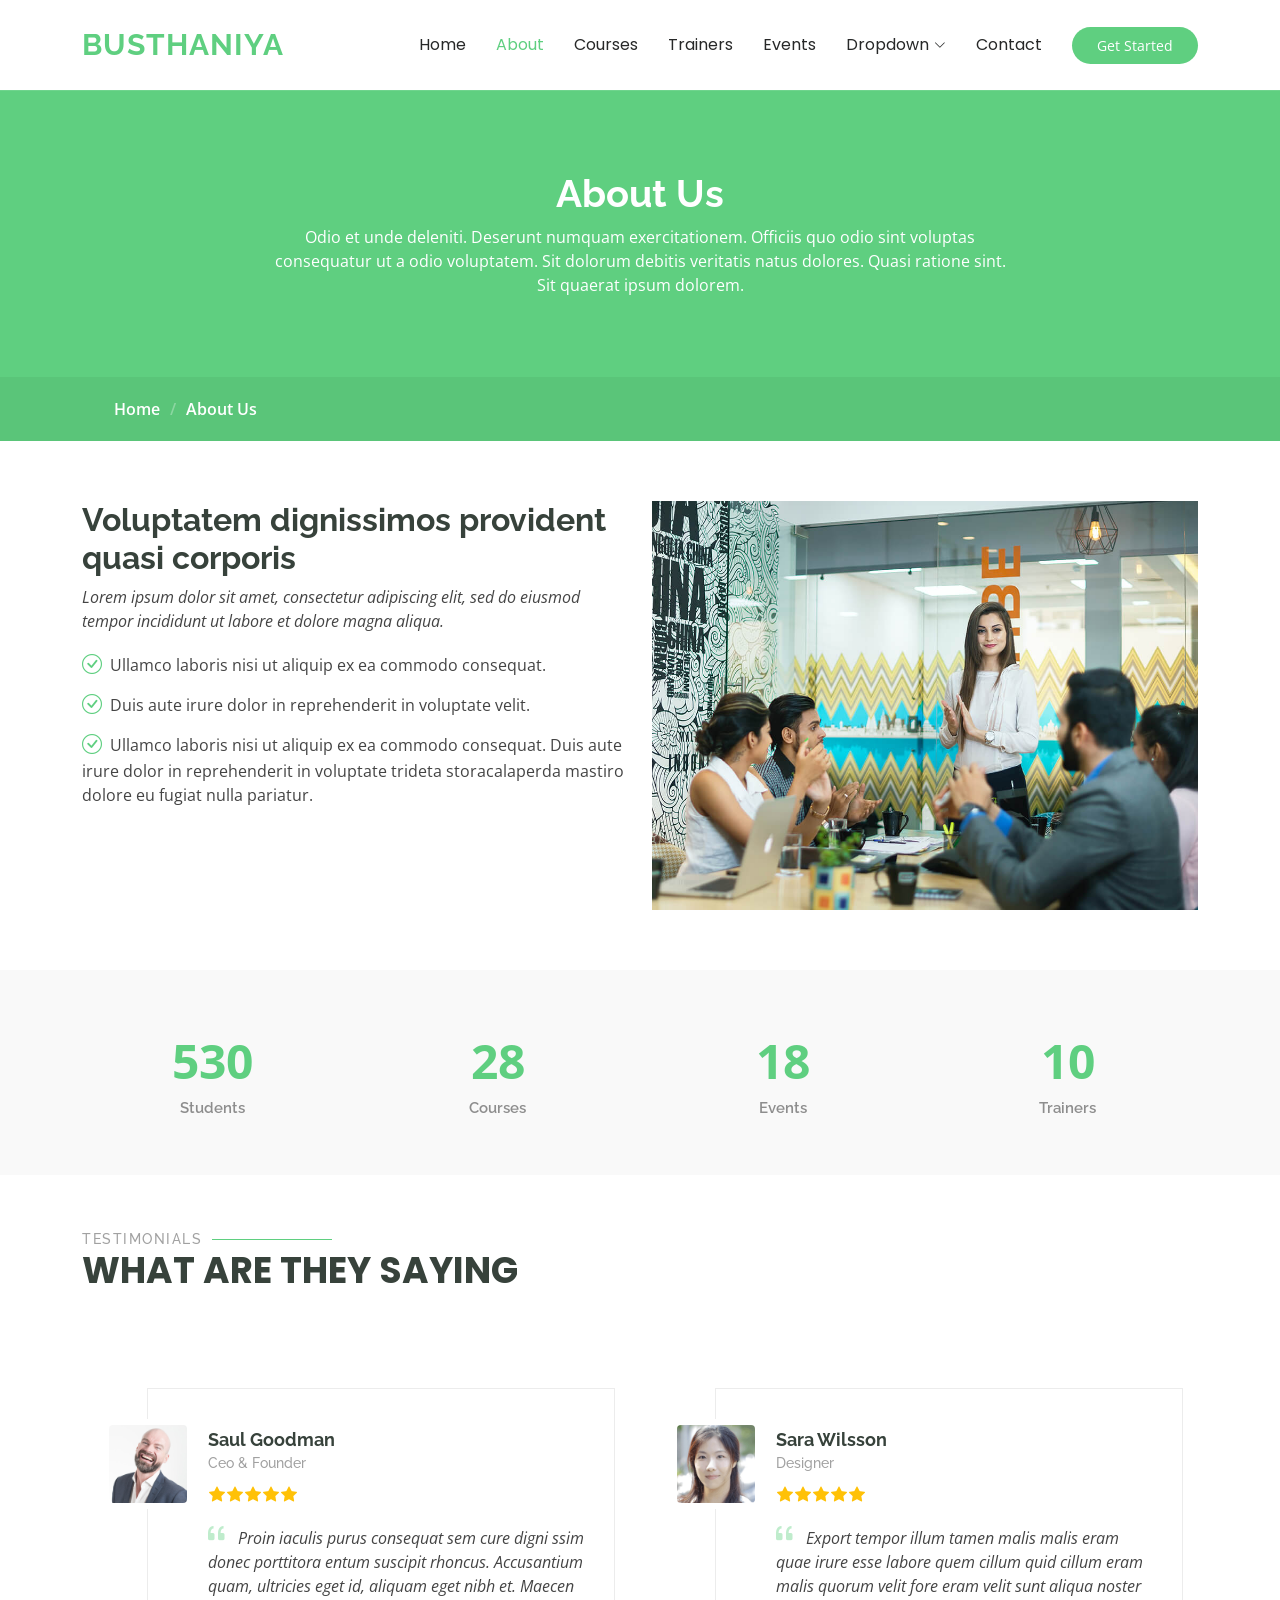
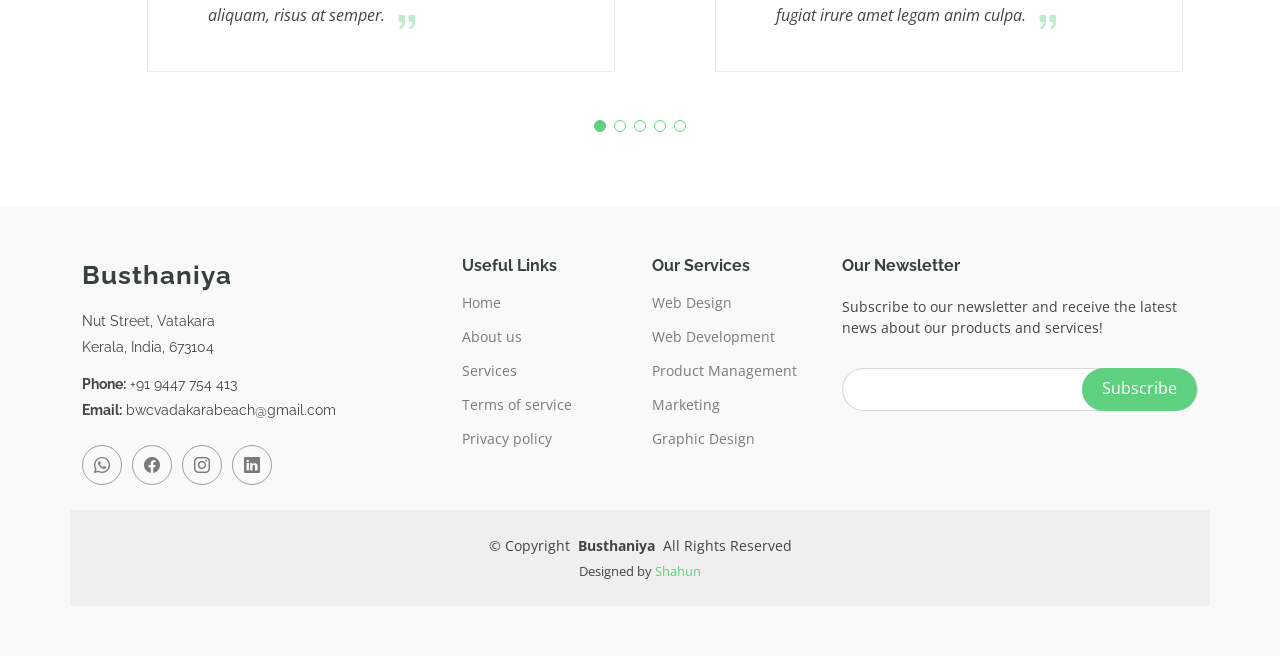
==== commit bc772b9a: "Contact and Footer updated" ====
--- a/about.html
+++ b/about.html
@@ -54,7 +54,7 @@
           <li><a href="courses.html">Courses</a></li>
           <li><a href="trainers.html">Trainers</a></li>
           <li><a href="events.html">Events</a></li>
-          <li><a href="pricing.html">Pricing</a></li>
+          <!-- <li><a href="pricing.html">Pricing</a></li> -->
           <li class="dropdown"><a href="#"><span>Dropdown</span> <i class="bi bi-chevron-down toggle-dropdown"></i></a>
             <ul>
               <li><a href="#">Dropdown 1</a></li>
@@ -322,18 +322,18 @@
       <div class="row gy-4">
         <div class="col-lg-4 col-md-6 footer-about">
           <a href="index.html" class="logo d-flex align-items-center">
-            <span class="sitename">Mentor</span>
+            <span class="sitename">Busthaniya</span>
           </a>
           <div class="footer-contact pt-3">
-            <p>A108 Adam Street</p>
-            <p>New York, NY 535022</p>
-            <p class="mt-3"><strong>Phone:</strong> <span>+1 5589 55488 55</span></p>
-            <p><strong>Email:</strong> <span>info@example.com</span></p>
+            <p>Nut Street, Vatakara</p>
+            <p>Kerala, India, 673104</p>
+            <p class="mt-3"><strong>Phone:</strong> <span>+91 9447 754 413</span></p>
+            <p><strong>Email:</strong> <span>bwcvadakarabeach@gmail.com</span></p>
           </div>
           <div class="social-links d-flex mt-4">
-            <a href=""><i class="bi bi-twitter-x"></i></a>
-            <a href=""><i class="bi bi-facebook"></i></a>
-            <a href=""><i class="bi bi-instagram"></i></a>
+            <a href="https://wa.me/+919447754413" target="_blank"><i class="bi bi-whatsapp"></i></a>
+            <a href="https://www.facebook.com/busthaniya?mibextid=LQQJ4d" target="_blank"><i class="bi bi-facebook"></i></a>
+            <a href="https://www.instagram.com/busthaniyawomenscollege?igsh=OWtwNnY0d2g5bHIz" target="_blank"><i class="bi bi-instagram"></i></a>
             <a href=""><i class="bi bi-linkedin"></i></a>
           </div>
         </div>
@@ -375,13 +375,13 @@
     </div>
 
     <div class="container copyright text-center mt-4">
-      <p>© <span>Copyright</span> <strong class="px-1 sitename">Mentor</strong> <span>All Rights Reserved</span></p>
+      <p>© <span>Copyright</span> <strong class="px-1 sitename">Busthaniya</strong> <span>All Rights Reserved</span></p>
       <div class="credits">
         <!-- All the links in the footer should remain intact. -->
         <!-- You can delete the links only if you've purchased the pro version. -->
         <!-- Licensing information: https://bootstrapmade.com/license/ -->
         <!-- Purchase the pro version with working PHP/AJAX contact form: [buy-url] -->
-        Designed by <a href="https://bootstrapmade.com/">BootstrapMade</a>
+        Designed by <a href="https://shahun321.github.io/Portfolio/" target="_blank">Shahun</a>
       </div>
     </div>
 
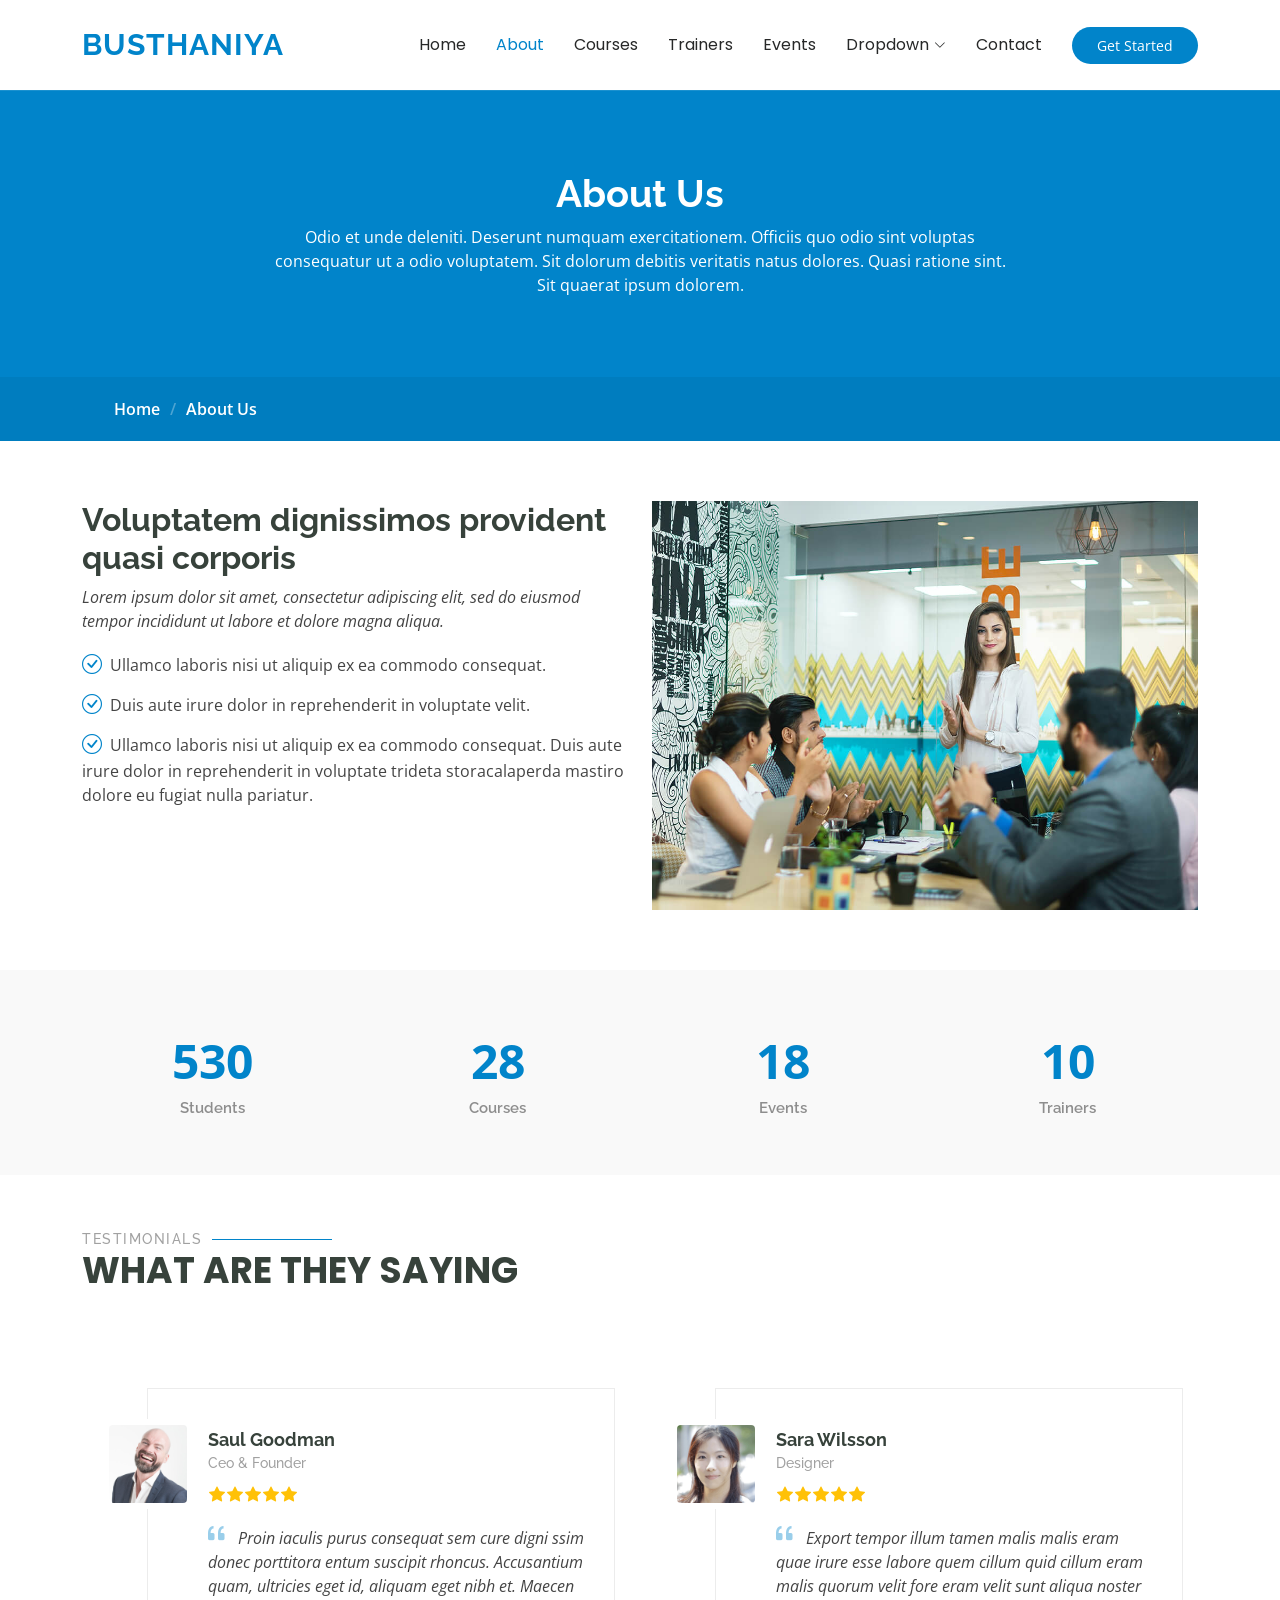
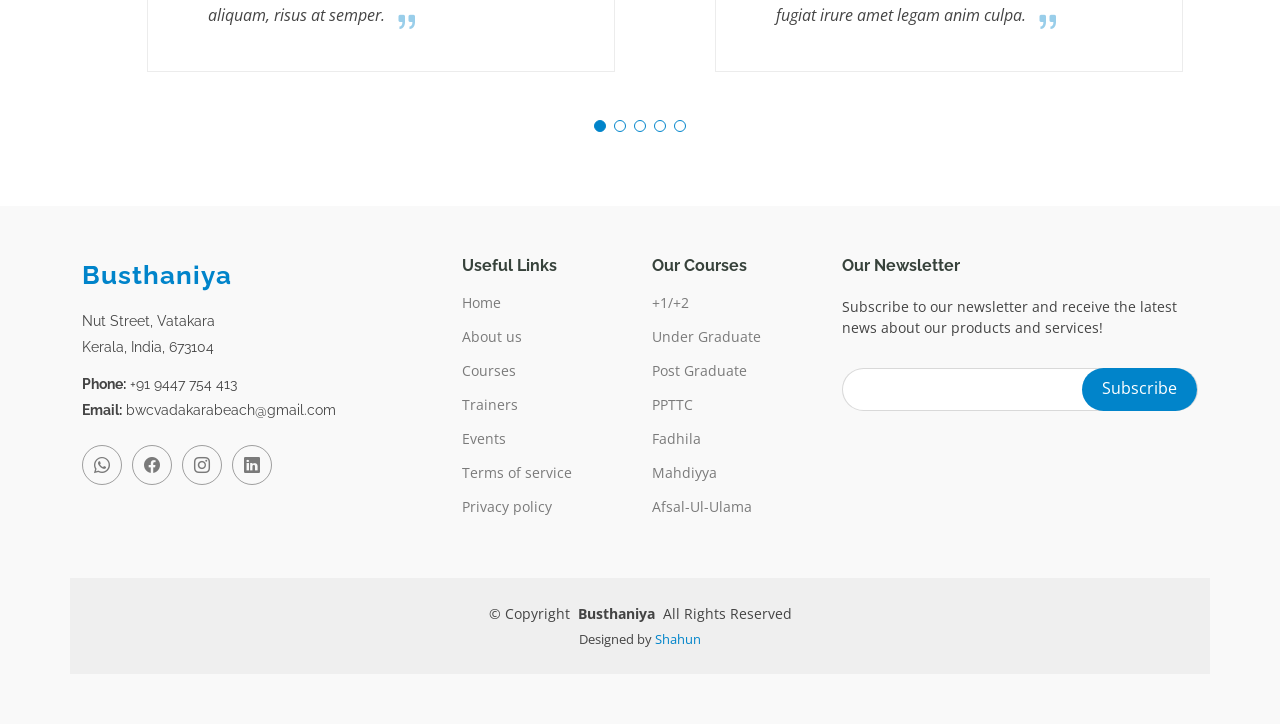
==== commit 01351cda: "Footer updated" ====
--- a/about.html
+++ b/about.html
@@ -343,20 +343,24 @@
           <ul>
             <li><a href="#">Home</a></li>
             <li><a href="#">About us</a></li>
-            <li><a href="#">Services</a></li>
+            <li><a href="#">Courses</a></li>
+            <li><a href="#">Trainers</a></li>
+            <li><a href="#">Events</a></li>
             <li><a href="#">Terms of service</a></li>
             <li><a href="#">Privacy policy</a></li>
           </ul>
         </div>
 
         <div class="col-lg-2 col-md-3 footer-links">
-          <h4>Our Services</h4>
+          <h4>Our Courses</h4>
           <ul>
-            <li><a href="#">Web Design</a></li>
-            <li><a href="#">Web Development</a></li>
-            <li><a href="#">Product Management</a></li>
-            <li><a href="#">Marketing</a></li>
-            <li><a href="#">Graphic Design</a></li>
+            <li><a href="#">+1/+2</a></li>
+            <li><a href="#">Under Graduate</a></li>
+            <li><a href="#">Post Graduate</a></li>
+            <li><a href="#">PPTTC</a></li>
+            <li><a href="#">Fadhila</a></li>
+            <li><a href="#">Mahdiyya</a></li>
+            <li><a href="#">Afsal-Ul-Ulama</a></li>
           </ul>
         </div>
 
--- a/assets/css/main.css
+++ b/assets/css/main.css
@@ -22,7 +22,7 @@
   --background-color: #ffffff; /* Background color for the entire website, including individual sections */
   --default-color: #444444; /* Default color used for the majority of the text content across the entire website */
   --heading-color: #37423b; /* Color for headings, subheadings and title throughout the website */
-  --accent-color: #5fcf80; /* Accent color that represents your brand on the website. It's used for buttons, links, and other elements that need to stand out */
+  --accent-color: #0184ca; /* Accent color that represents your brand on the website. It's used for buttons, links, and other elements that need to stand out */
   --surface-color: #ffffff; /* The surface color is used as a background of boxed elements within sections, such as cards, icon boxes, or other elements that require a visual separation from the global background. */
   --contrast-color: #ffffff; /* Contrast color for text, ensuring readability against backgrounds of accent, heading, or default colors. */
 }
@@ -30,11 +30,11 @@
 /* Nav Menu Colors - The following color variables are used specifically for the navigation menu. They are separate from the global colors to allow for more customization options */
 :root {
   --nav-color: #272828;  /* The default color of the main navmenu links */
-  --nav-hover-color: #5fcf80; /* Applied to main navmenu links when they are hovered over or active */
+  --nav-hover-color: #0184ca; /* Applied to main navmenu links when they are hovered over or active */
   --nav-mobile-background-color: #ffffff; /* Used as the background color for mobile navigation menu */
   --nav-dropdown-background-color: #ffffff; /* Used as the background color for dropdown items that appear when hovering over primary navigation items */
   --nav-dropdown-color: #272828; /* Used for navigation links of the dropdown items in the navigation menu. */
-  --nav-dropdown-hover-color: #5fcf80; /* Similar to --nav-hover-color, this color is applied to dropdown navigation links when they are hovered over. */
+  --nav-dropdown-hover-color: #0184ca; /* Similar to --nav-hover-color, this color is applied to dropdown navigation links when they are hovered over. */
 }
 
 /* Color Presets - These classes override global colors when applied to any section or element, providing reuse of the sam color scheme. */
@@ -234,8 +234,8 @@
 }
 
 .header .logo img {
-  max-height: 36px;
-  margin-right: 8px;
+  max-height: 70px;
+  margin-right: 1px;
 }
 
 .header .logo h1 {
@@ -549,7 +549,7 @@
   font-weight: 700;
   letter-spacing: 1px;
   font-family: var(--heading-font);
-  color: var(--heading-color);
+  color: var(--accent-color);
 }
 
 .footer .footer-about p {
